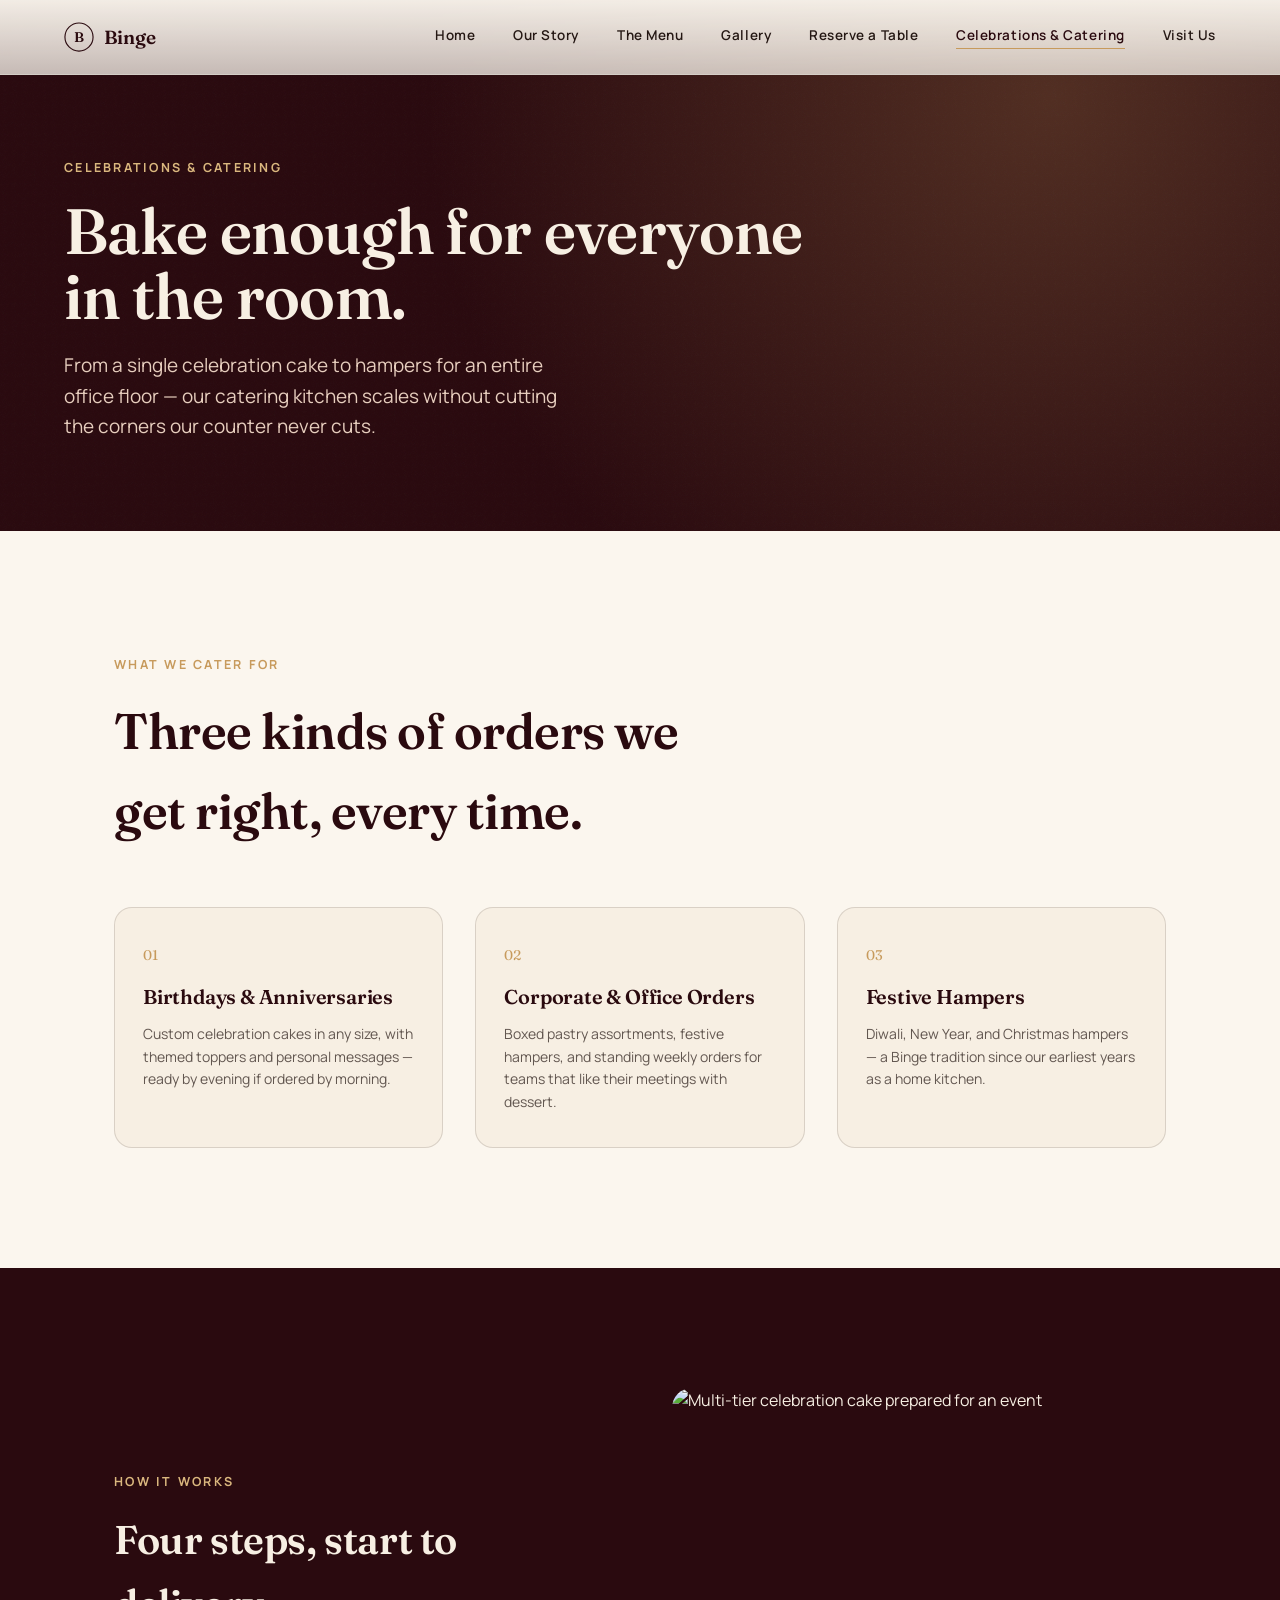
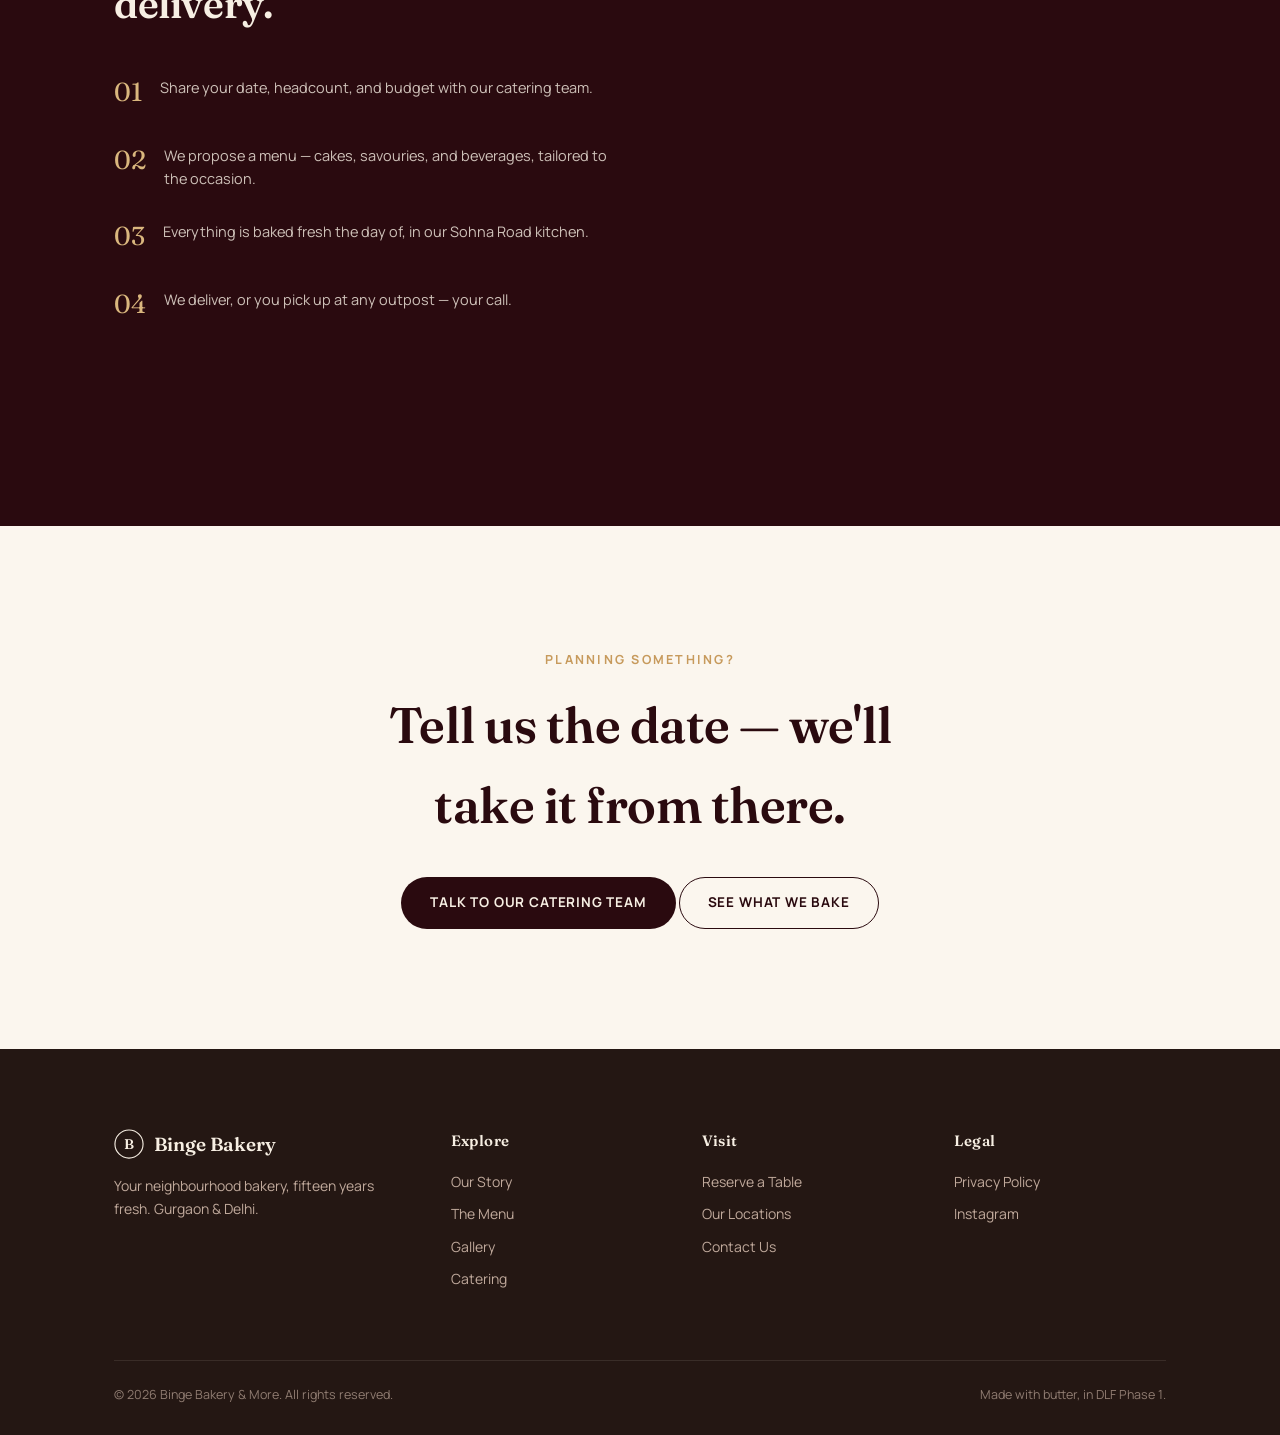
==== catering.html @ 136eaf89 "Add files via upload" ====
<!DOCTYPE html>
<html lang="en">
<head>
<meta charset="UTF-8">
<meta name="viewport" content="width=device-width, initial-scale=1.0">
<title>Celebrations &amp; Catering — Binge Bakery</title>
<meta name="description" content="Corporate hampers, office parties, and celebration cakes made in bulk — Binge Bakery's catering arm across Gurgaon and Delhi.">
<link href="https://fonts.googleapis.com/css2?family=Fraunces:ital,opsz,wght@0,9..144,400;0,9..144,500;0,9..144,600;0,9..144,700;1,9..144,500&family=Manrope:wght@400;500;600;700;800&display=swap" rel="stylesheet">
<link rel="stylesheet" href="style.css">
</head>
<body>

<div id="loader">
  <svg viewBox="0 0 120 120" fill="none">
    <g class="bean bean--left"><path d="M60 20c-14 0-24 12-24 26 0 16 12 30 24 34 -8-8-12-20-12-32 0-12 6-22 12-28z" fill="#C79A5C"/></g>
    <g class="bean bean--right"><path d="M60 20c14 0 24 12 24 26 0 16-12 30-24 34 8-8 12-20 12-32 0-12-6-22-12-28z" fill="#E7CEBE"/></g>
    <path class="bean-crack" d="M60 30 L60 90" stroke="#F7EFE3" stroke-width="2"/>
  </svg>
  <span class="loader-word">Fresh from the oven</span>
</div>

<header class="site-nav">
  <a href="index.html" class="logo-mark">
    <svg viewBox="0 0 32 32"><circle cx="16" cy="16" r="15" stroke="currentColor" stroke-width="1.2" fill="none"/><text x="16" y="21" text-anchor="middle" font-family="Fraunces, serif" font-size="15" fill="currentColor">B</text></svg>
    Binge
  </a>
  <button class="nav-toggle" aria-label="Toggle menu"><span></span><span></span><span></span></button>
  <nav class="primary-links">
    <a href="index.html">Home</a>
    <a href="our-story.html">Our Story</a>
    <a href="menu.html">The Menu</a>
    <a href="gallery.html">Gallery</a>
    <a href="reservations.html">Reserve a Table</a>
    <a href="catering.html" class="active">Celebrations &amp; Catering</a>
    <a href="visit-us.html">Visit Us</a>
  </nav>
</header>

<main>
  <section class="hero" style="min-height:52vh;">
    <div class="hero-grain"></div>
    <div class="hero-inner reveal">
      <span class="eyebrow" style="color:var(--brass-soft);">Celebrations &amp; Catering</span>
      <h1 style="font-size:clamp(38px,6vw,64px);">Bake enough for everyone in the room.</h1>
      <p class="lede">From a single celebration cake to hampers for an entire office floor — our catering kitchen scales without cutting the corners our counter never cuts.</p>
    </div>
  </section>

  <section class="wrap">
    <div class="section-head reveal">
      <span class="eyebrow">What we cater for</span>
      <h2>Three kinds of orders we get right, every time.</h2>
    </div>
    <div class="grid-3">
      <div class="card reveal">
        <span class="num">01</span>
        <h3 style="font-size:20px; margin-top:14px;">Birthdays &amp; Anniversaries</h3>
        <p style="opacity:.7; font-size:14px; margin-top:10px;">Custom celebration cakes in any size, with themed toppers and personal messages — ready by evening if ordered by morning.</p>
      </div>
      <div class="card reveal">
        <span class="num">02</span>
        <h3 style="font-size:20px; margin-top:14px;">Corporate &amp; Office Orders</h3>
        <p style="opacity:.7; font-size:14px; margin-top:10px;">Boxed pastry assortments, festive hampers, and standing weekly orders for teams that like their meetings with dessert.</p>
      </div>
      <div class="card reveal">
        <span class="num">03</span>
        <h3 style="font-size:20px; margin-top:14px;">Festive Hampers</h3>
        <p style="opacity:.7; font-size:14px; margin-top:10px;">Diwali, New Year, and Christmas hampers — a Binge tradition since our earliest years as a home kitchen.</p>
      </div>
    </div>
  </section>

  <section style="background:var(--wine-deep); color:var(--ivory);">
    <div class="wrap grid-2">
      <div class="reveal">
        <span class="eyebrow" style="color:var(--brass-soft);">How it works</span>
        <h2 style="color:var(--ivory); font-size:clamp(28px,3.6vw,40px); margin-top:14px;">Four steps, start to delivery.</h2>
        <div class="steps" style="margin-top:36px; grid-template-columns:1fr;">
          <div class="step" style="display:flex; gap:18px; align-items:flex-start;">
            <span class="step-index" style="color:var(--brass-soft); font-size:26px;">01</span>
            <p style="opacity:.8; font-size:14.5px; padding-top:4px;">Share your date, headcount, and budget with our catering team.</p>
          </div>
          <div class="step" style="display:flex; gap:18px; align-items:flex-start;">
            <span class="step-index" style="color:var(--brass-soft); font-size:26px;">02</span>
            <p style="opacity:.8; font-size:14.5px; padding-top:4px;">We propose a menu — cakes, savouries, and beverages, tailored to the occasion.</p>
          </div>
          <div class="step" style="display:flex; gap:18px; align-items:flex-start;">
            <span class="step-index" style="color:var(--brass-soft); font-size:26px;">03</span>
            <p style="opacity:.8; font-size:14.5px; padding-top:4px;">Everything is baked fresh the day of, in our Sohna Road kitchen.</p>
          </div>
          <div class="step" style="display:flex; gap:18px; align-items:flex-start;">
            <span class="step-index" style="color:var(--brass-soft); font-size:26px;">04</span>
            <p style="opacity:.8; font-size:14.5px; padding-top:4px;">We deliver, or you pick up at any outpost — your call.</p>
          </div>
        </div>
      </div>
      <div class="frame reveal" style="aspect-ratio:4/5;">
        <img src="https://images.unsplash.com/photo-1464195244916-405fa0a82545?w=900&q=80" alt="Multi-tier celebration cake prepared for an event">
      </div>
    </div>
  </section>

  <section class="wrap" style="text-align:center;">
    <div class="section-head reveal" style="margin:0 auto 32px; max-width:600px;">
      <span class="eyebrow">Planning something?</span>
      <h2>Tell us the date — we'll take it from there.</h2>
    </div>
    <div class="hero-actions reveal" style="justify-content:center;">
      <a href="visit-us.html#contact" class="btn btn--primary">Talk to Our Catering Team</a>
      <a href="menu.html" class="btn btn--outline">See What We Bake</a>
    </div>
  </section>
</main>

<footer>
  <div class="wrap">
    <div class="footer-grid">
      <div class="fcol">
        <div class="logo-mark" style="color:var(--ivory); margin-bottom:16px;">
          <svg viewBox="0 0 32 32"><circle cx="16" cy="16" r="15" stroke="currentColor" stroke-width="1.2" fill="none"/><text x="16" y="21" text-anchor="middle" font-family="Fraunces, serif" font-size="15" fill="currentColor">B</text></svg>
          Binge Bakery
        </div>
        <p>Your neighbourhood bakery, fifteen years fresh. Gurgaon &amp; Delhi.</p>
      </div>
      <div class="fcol">
        <h4>Explore</h4>
        <a href="our-story.html">Our Story</a>
        <a href="menu.html">The Menu</a>
        <a href="gallery.html">Gallery</a>
        <a href="catering.html">Catering</a>
      </div>
      <div class="fcol">
        <h4>Visit</h4>
        <a href="reservations.html">Reserve a Table</a>
        <a href="visit-us.html">Our Locations</a>
        <a href="visit-us.html#contact">Contact Us</a>
      </div>
      <div class="fcol">
        <h4>Legal</h4>
        <a href="privacy-policy.html">Privacy Policy</a>
        <a href="https://www.instagram.com/bingebakery/">Instagram</a>
      </div>
    </div>
    <div class="footer-base">
      <span>© <span class="year"></span> Binge Bakery &amp; More. All rights reserved.</span>
      <span>Made with butter, in DLF Phase 1.</span>
    </div>
  </div>
</footer>

<script src="main.js"></script>
</body>
</html>
---- style.css ----
/* ============================================================
   BINGE BAKERY — shared stylesheet
   Palette: wine / ivory / brass / blush / espresso
   Type: Fraunces (display) + Manrope (body & utility)
   ============================================================ */

:root{
  --wine:        #3D0E14;
  --wine-deep:   #2A0A0F;
  --espresso:    #241713;
  --ivory:       #F7EFE3;
  --cream:       #FBF6EE;
  --brass:       #C79A5C;
  --brass-soft:  #DAB77E;
  --blush:       #E7CEBE;
  --line:        rgba(36,23,19,0.14);
  --line-on-dark:rgba(247,239,227,0.18);

  --font-display: "Fraunces", "Georgia", serif;
  --font-body:    "Manrope", "Helvetica Neue", Arial, sans-serif;

  --container: 1180px;
  --gutter: clamp(20px, 5vw, 64px);

  --ease: cubic-bezier(.4,0,.2,1);
}

*,*::before,*::after{ box-sizing:border-box; }
html{ scroll-behavior:smooth; }
body{
  margin:0;
  background:var(--cream);
  color:var(--espresso);
  font-family:var(--font-body);
  font-size:16px;
  line-height:1.6;
  -webkit-font-smoothing:antialiased;
  overflow-x:hidden;
}
img{ max-width:100%; display:block; }
a{ color:inherit; text-decoration:none; }
h1,h2,h3,h4{
  font-family:var(--font-display);
  font-weight:600;
  margin:0;
  color:var(--wine-deep);
  letter-spacing:-0.01em;
}
p{ margin:0; }
ul{ margin:0; padding:0; list-style:none; }
button{ font-family:inherit; cursor:pointer; }
:focus-visible{ outline:2px solid var(--brass); outline-offset:3px; }

@media (prefers-reduced-motion: reduce){
  *{ animation-duration:0.001ms !important; animation-iteration-count:1 !important; transition-duration:0.001ms !important; scroll-behavior:auto !important; }
}

.wrap{ max-width:var(--container); margin:0 auto; padding-left:var(--gutter); padding-right:var(--gutter); }
.eyebrow{
  font-family:var(--font-body);
  font-size:12.5px;
  font-weight:700;
  letter-spacing:0.18em;
  text-transform:uppercase;
  color:var(--brass);
}

/* ---------------- Loader ---------------- */
#loader{
  position:fixed; inset:0; z-index:9999;
  background:var(--wine-deep);
  display:flex; align-items:center; justify-content:center;
  transition:opacity .5s var(--ease), visibility .5s var(--ease);
}
#loader.done{ opacity:0; visibility:hidden; pointer-events:none; }
#loader svg{ width:120px; height:120px; }
.bean{ transform-origin:60px 60px; }
.bean--left{ animation:beanSpinLeft 1.1s var(--ease) forwards; }
.bean--right{ animation:beanSpinRight 1.1s var(--ease) forwards; }
.bean-crack{ stroke-dasharray:60; stroke-dashoffset:60; animation:drawCrack .5s var(--ease) 1.0s forwards; }
.loader-word{
  position:absolute; bottom:-46px; left:50%; transform:translateX(-50%);
  font-family:var(--font-body); font-size:11px; letter-spacing:.3em; text-transform:uppercase;
  color:var(--ivory); opacity:.75; white-space:nowrap;
}
@keyframes beanSpinLeft{
  0%{ transform:translate(-18px,0) rotate(-25deg) scale(1); opacity:1; }
  70%{ transform:translate(-3px,0) rotate(160deg) scale(1.02); }
  100%{ transform:translate(0,0) rotate(180deg) scale(1); }
}
@keyframes beanSpinRight{
  0%{ transform:translate(18px,0) rotate(25deg) scale(1); opacity:1; }
  70%{ transform:translate(3px,0) rotate(-160deg) scale(1.02); }
  100%{ transform:translate(0,0) rotate(-180deg) scale(1); }
}
@keyframes drawCrack{ to{ stroke-dashoffset:0; } }

/* ---------------- Nav ---------------- */
header.site-nav{
  position:fixed; top:0; left:0; right:0; z-index:500;
  display:flex; align-items:center; justify-content:space-between;
  padding:22px var(--gutter);
  background:linear-gradient(to bottom, rgba(251,246,238,0.96), rgba(251,246,238,0.75));
  backdrop-filter:blur(6px);
  border-bottom:1px solid var(--line);
}
.logo-mark{
  display:flex; align-items:center; gap:10px;
  font-family:var(--font-display); font-weight:600; font-size:19px; color:var(--wine-deep);
}
.logo-mark svg{ width:30px; height:30px; }
nav.primary-links{ display:flex; gap:clamp(18px,3vw,38px); }
nav.primary-links a{
  font-size:13.5px; font-weight:600; letter-spacing:.04em;
  color:var(--espresso); position:relative; padding-bottom:3px;
}
nav.primary-links a::after{
  content:""; position:absolute; left:0; bottom:0; width:0; height:1px; background:var(--brass);
  transition:width .3s var(--ease);
}
nav.primary-links a:hover::after, nav.primary-links a.active::after{ width:100%; }
nav.primary-links a.active{ color:var(--wine-deep); }

.nav-toggle{
  display:none; flex-direction:column; gap:5px; background:none; border:none; padding:6px;
}
.nav-toggle span{ width:22px; height:2px; background:var(--wine-deep); border-radius:2px; }

@media (max-width: 880px){
  nav.primary-links{
    position:fixed; inset:0; background:var(--wine-deep); flex-direction:column;
    align-items:flex-start; justify-content:center; gap:22px; padding:0 40px;
    transform:translateY(-100%); transition:transform .5s var(--ease);
  }
  nav.primary-links.open{ transform:translateY(0); }
  nav.primary-links a{ color:var(--ivory); font-size:22px; font-family:var(--font-display); }
  nav.primary-links a::after{ background:var(--brass-soft); }
  .nav-toggle{ display:flex; z-index:600; }
  .nav-toggle.is-open span:nth-child(1){ transform:translateY(7px) rotate(45deg); }
  .nav-toggle.is-open span:nth-child(2){ opacity:0; }
  .nav-toggle.is-open span:nth-child(3){ transform:translateY(-7px) rotate(-45deg); }
}

/* ---------------- Buttons ---------------- */
.btn{
  display:inline-flex; align-items:center; gap:10px;
  padding:14px 28px; font-size:13.5px; font-weight:700; letter-spacing:.06em; text-transform:uppercase;
  border-radius:999px; transition:all .3s var(--ease); border:1px solid transparent;
}
.btn--primary{ background:var(--wine-deep); color:var(--ivory); }
.btn--primary:hover{ background:var(--wine); transform:translateY(-2px); box-shadow:0 10px 24px rgba(42,10,15,.25); }
.btn--outline{ border-color:var(--wine-deep); color:var(--wine-deep); }
.btn--outline:hover{ background:var(--wine-deep); color:var(--ivory); }
.btn--gold{ background:var(--brass); color:var(--wine-deep); }
.btn--gold:hover{ background:var(--brass-soft); transform:translateY(-2px); }

/* ---------------- Hero ---------------- */
.hero{
  min-height:92vh; display:flex; align-items:flex-end;
  padding:calc(var(--gutter) + 90px) var(--gutter) 90px;
  position:relative; background:var(--wine-deep); color:var(--ivory); overflow:hidden;
}
.hero::before{
  content:""; position:absolute; inset:0;
  background:radial-gradient(circle at 82% 18%, rgba(199,154,92,.25), transparent 55%);
}
.hero-grain{ position:absolute; inset:0; opacity:.05; background-image:url("data:image/svg+xml,%3Csvg xmlns='http://www.w3.org/2000/svg' width='120' height='120'%3E%3Cfilter id='n'%3E%3CfeTurbulence baseFrequency='0.9' /%3E%3C/filter%3E%3Crect width='100%25' height='100%25' filter='url(%23n)'/%3E%3C/svg%3E"); }
.hero-inner{ position:relative; max-width:760px; }
.hero h1{ color:var(--ivory); font-size:clamp(42px,7vw,84px); line-height:1.02; margin-top:18px; }
.hero p.lede{ font-size:clamp(16px,2vw,19px); max-width:520px; margin-top:22px; color:var(--blush); }
.hero .hero-actions{ display:flex; gap:16px; margin-top:38px; flex-wrap:wrap; }

/* ---------------- Sections ---------------- */
section{ padding:120px 0; }
.section-head{ max-width:640px; margin-bottom:56px; }
.section-head h2{ font-size:clamp(30px,4.2vw,50px); margin-top:14px; }
.divider-bean{ width:38px; height:auto; opacity:.7; margin:64px auto; display:block; }

.grid-2{ display:grid; grid-template-columns:1fr 1fr; gap:64px; align-items:center; }
.grid-3{ display:grid; grid-template-columns:repeat(3,1fr); gap:32px; }
.grid-4{ display:grid; grid-template-columns:repeat(4,1fr); gap:24px; }
@media (max-width:900px){
  .grid-2{ grid-template-columns:1fr; gap:36px; }
  .grid-3{ grid-template-columns:1fr 1fr; }
  .grid-4{ grid-template-columns:1fr 1fr; }
}
@media (max-width:560px){
  .grid-3{ grid-template-columns:1fr; }
  section{ padding:80px 0; }
}

/* cards */
.card{
  background:var(--ivory); border:1px solid var(--line); border-radius:18px; padding:34px 28px;
  transition:transform .35s var(--ease), box-shadow .35s var(--ease);
}
.card:hover{ transform:translateY(-6px); box-shadow:0 20px 40px rgba(36,23,19,.08); }
.card .num{ font-family:var(--font-display); font-size:14px; color:var(--brass); }

.tag{
  display:inline-block; padding:6px 14px; border:1px solid var(--line); border-radius:999px;
  font-size:12px; letter-spacing:.05em; text-transform:uppercase; font-weight:700; color:var(--wine);
}

/* image frames */
.frame{ border-radius:20px; overflow:hidden; position:relative; }
.frame img{ width:100%; height:100%; object-fit:cover; transition:transform .6s var(--ease); }
.frame:hover img{ transform:scale(1.04); }

/* ---------------- Menu specific ---------------- */
.menu-category{ margin-bottom:70px; }
.menu-category h3{ font-size:28px; margin-bottom:8px; }
.menu-category .cat-note{ color:var(--espresso); opacity:.65; font-size:14.5px; margin-bottom:28px; max-width:520px; }
.menu-item{
  display:flex; justify-content:space-between; gap:20px; padding:18px 0;
  border-bottom:1px dashed var(--line);
}
.menu-item .mi-name{ font-family:var(--font-display); font-size:19px; color:var(--wine-deep); }
.menu-item .mi-desc{ font-size:14px; opacity:.7; margin-top:5px; max-width:440px; }
.menu-item .mi-price{ font-weight:700; color:var(--brass); white-space:nowrap; font-family:var(--font-display); font-size:18px; }

/* ---------------- Gallery ---------------- */
.masonry{ column-count:3; column-gap:20px; }
.masonry .frame{ margin-bottom:20px; break-inside:avoid; }
@media(max-width:900px){ .masonry{ column-count:2; } }
@media(max-width:560px){ .masonry{ column-count:1; } }

/* ---------------- Steps (legit sequence use) ---------------- */
.steps{ display:grid; grid-template-columns:repeat(4,1fr); gap:26px; }
@media(max-width:900px){ .steps{ grid-template-columns:1fr 1fr; } }
@media(max-width:560px){ .steps{ grid-template-columns:1fr; } }
.step .step-index{ font-family:var(--font-display); font-size:38px; color:var(--brass-soft); }

/* ---------------- Forms ---------------- */
.form-panel{ background:var(--wine-deep); border-radius:24px; padding:52px; color:var(--ivory); }
.field{ margin-bottom:22px; }
.field label{ display:block; font-size:12.5px; letter-spacing:.08em; text-transform:uppercase; margin-bottom:8px; color:var(--brass-soft); }
.field input, .field select, .field textarea{
  width:100%; background:transparent; border:none; border-bottom:1px solid var(--line-on-dark);
  color:var(--ivory); font-family:var(--font-body); font-size:16px; padding:10px 2px; resize:vertical;
}
.field input::placeholder, .field textarea::placeholder{ color:rgba(247,239,227,.4); }
.field input:focus, .field select:focus, .field textarea:focus{ outline:none; border-color:var(--brass); }
.field-row{ display:grid; grid-template-columns:1fr 1fr; gap:24px; }
@media(max-width:600px){ .field-row{ grid-template-columns:1fr; } }
.form-note{ font-size:13px; opacity:.6; margin-top:18px; }

/* ---------------- Footer ---------------- */
footer{ background:var(--espresso); color:var(--blush); padding:80px 0 30px; }
.footer-grid{ display:grid; grid-template-columns:1.4fr 1fr 1fr 1fr; gap:40px; margin-bottom:60px; }
@media(max-width:800px){ .footer-grid{ grid-template-columns:1fr 1fr; } }
footer h4{ color:var(--ivory); font-size:15px; margin-bottom:18px; letter-spacing:.03em; }
footer .fcol a, footer .fcol p{ display:block; font-size:14px; color:var(--blush); opacity:.8; margin-bottom:10px; }
footer .fcol a:hover{ opacity:1; color:var(--brass-soft); }
.footer-base{
  border-top:1px solid var(--line-on-dark); padding-top:24px; display:flex; justify-content:space-between;
  flex-wrap:wrap; gap:12px; font-size:12.5px; opacity:.55;
}

/* ---------------- Reveal on scroll ---------------- */
.reveal{ opacity:0; transform:translateY(26px); transition:opacity .8s var(--ease), transform .8s var(--ease); }
.reveal.in{ opacity:1; transform:translateY(0); }

/* ---------------- Misc ---------------- */
.stat-row{ display:flex; gap:56px; flex-wrap:wrap; }
.stat b{ display:block; font-family:var(--font-display); font-size:44px; color:var(--wine-deep); }
.stat span{ font-size:13px; letter-spacing:.04em; text-transform:uppercase; opacity:.6; }

.legal h2{ font-size:26px; margin-top:44px; }
.legal p, .legal li{ font-size:15px; opacity:.82; margin-top:12px; max-width:760px; }
.legal li{ padding-left:20px; position:relative; }
.legal li::before{ content:"—"; position:absolute; left:0; color:var(--brass); }
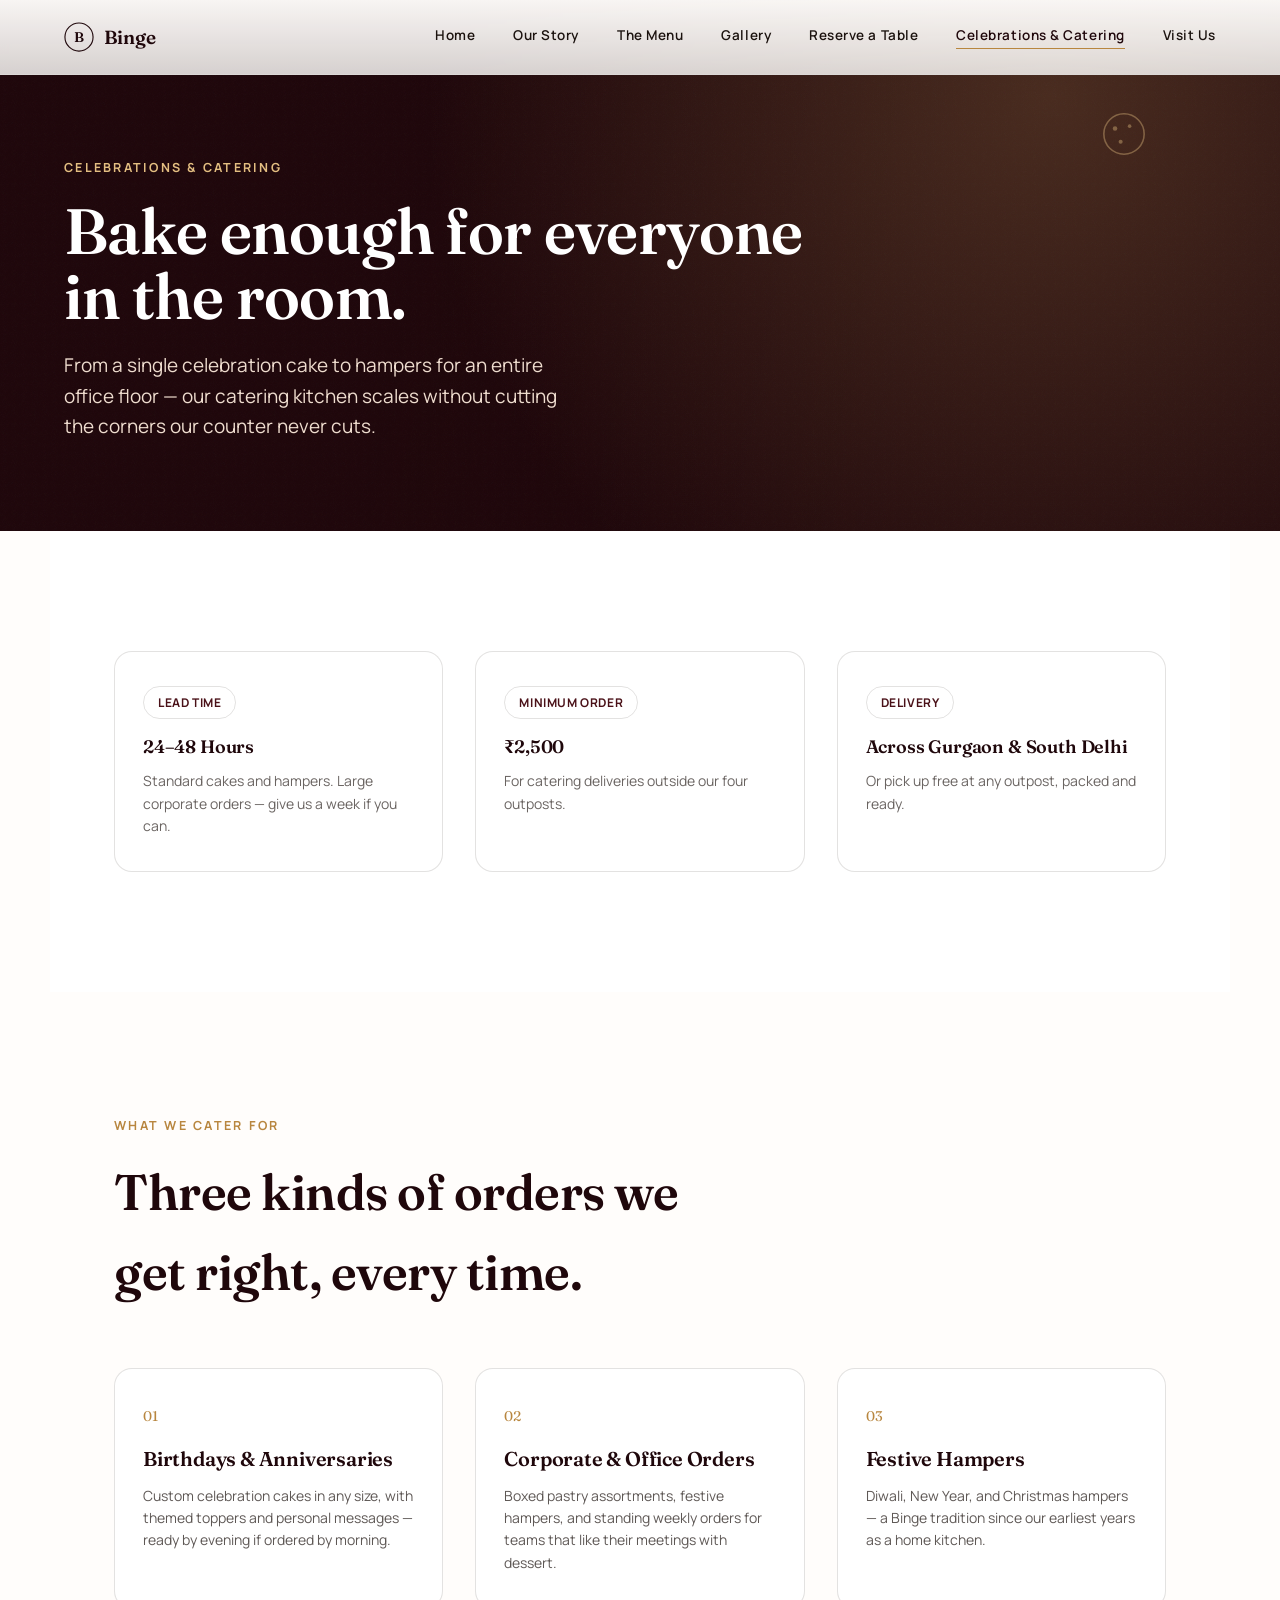
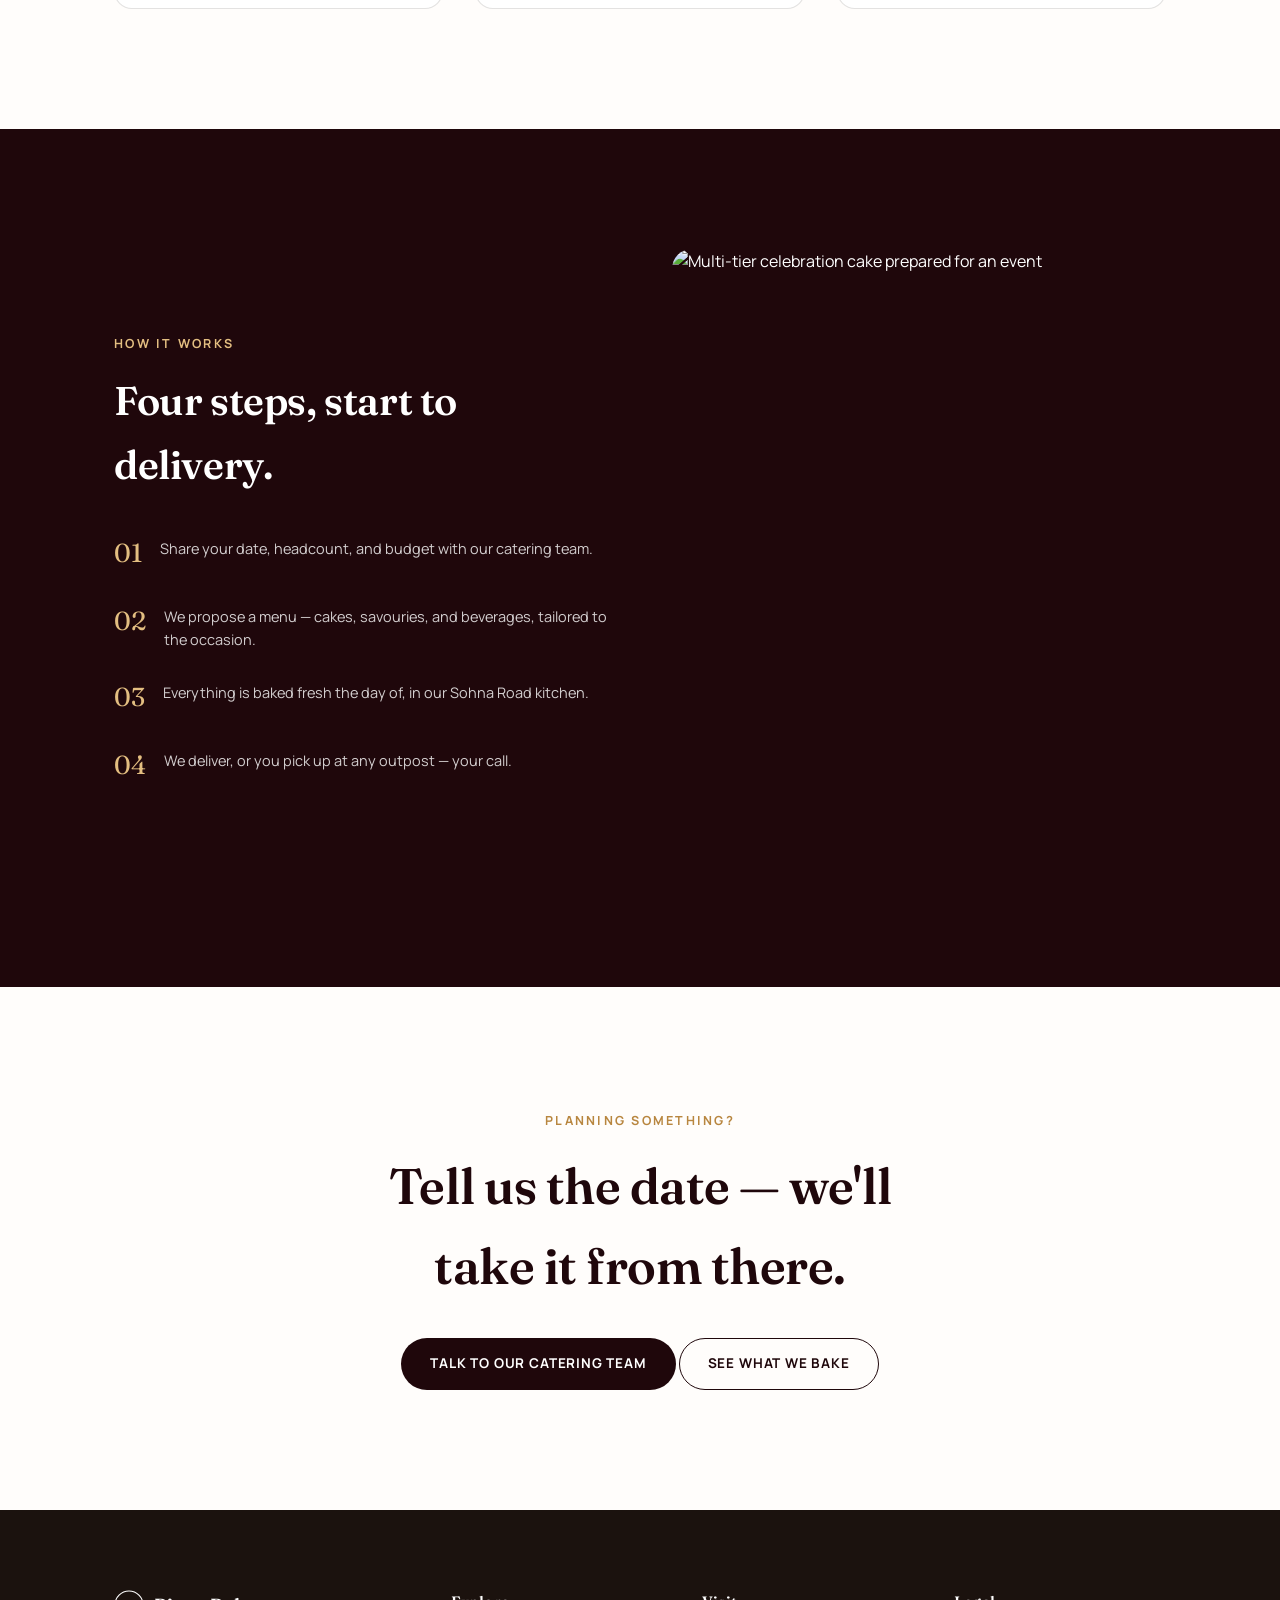
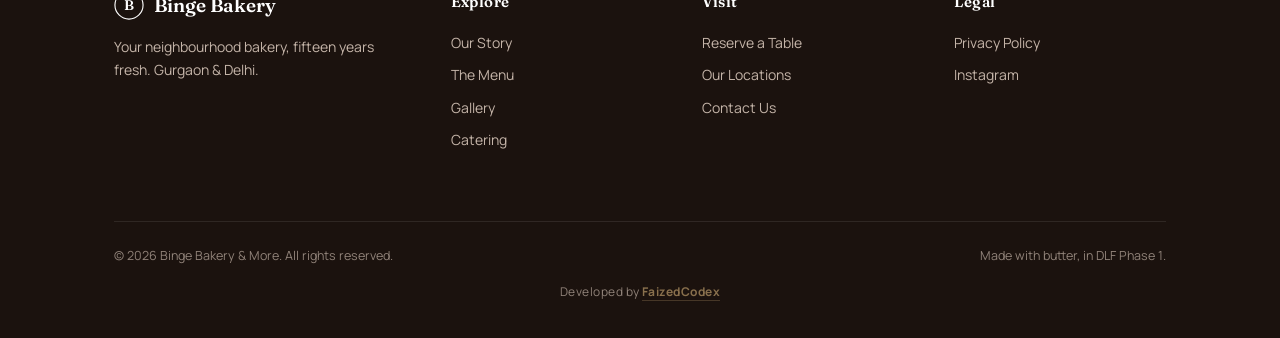
==== commit a07e6621: "Add files via upload" ====
--- a/catering.html
+++ b/catering.html
@@ -5,17 +5,21 @@
 <meta name="viewport" content="width=device-width, initial-scale=1.0">
 <title>Celebrations &amp; Catering — Binge Bakery</title>
 <meta name="description" content="Corporate hampers, office parties, and celebration cakes made in bulk — Binge Bakery's catering arm across Gurgaon and Delhi.">
-<link href="https://fonts.googleapis.com/css2?family=Fraunces:ital,opsz,wght@0,9..144,400;0,9..144,500;0,9..144,600;0,9..144,700;1,9..144,500&family=Manrope:wght@400;500;600;700;800&display=swap" rel="stylesheet">
+<link href="https://fonts.googleapis.com/css2?family=Fraunces:ital,opsz,wght@0,9..144,400;0,9..144,500;0,9..144,600;0,9..144,700;0,9..144,900;1,9..144,500&family=Cormorant+Garamond:ital,wght@1,500;1,600&family=Manrope:wght@400;500;600;700;800&display=swap" rel="stylesheet">
 <link rel="stylesheet" href="style.css">
 </head>
 <body>
 
 <div id="loader">
-  <svg viewBox="0 0 120 120" fill="none">
-    <g class="bean bean--left"><path d="M60 20c-14 0-24 12-24 26 0 16 12 30 24 34 -8-8-12-20-12-32 0-12 6-22 12-28z" fill="#C79A5C"/></g>
-    <g class="bean bean--right"><path d="M60 20c14 0 24 12 24 26 0 16-12 30-24 34 8-8 12-20 12-32 0-12-6-22-12-28z" fill="#E7CEBE"/></g>
-    <path class="bean-crack" d="M60 30 L60 90" stroke="#F7EFE3" stroke-width="2"/>
-  </svg>
+  <div class="loader-stage">
+    <svg viewBox="0 0 120 120" fill="none">
+      <g class="bean bean--left"><path d="M60 20c-14 0-24 12-24 26 0 16 12 30 24 34 -8-8-12-20-12-32 0-12 6-22 12-28z" fill="#C79A5C"/></g>
+      <g class="bean bean--right"><path d="M60 20c14 0 24 12 24 26 0 16-12 30-24 34 8-8 12-20 12-32 0-12-6-22-12-28z" fill="#E7CEBE"/></g>
+    </svg>
+    <svg class="loader-glyph" viewBox="0 0 120 120" fill="none">
+      <text x="60" y="86" text-anchor="middle" font-family="Fraunces, serif" font-weight="700" font-size="74" fill="#F7EFE3">B</text>
+    </svg>
+  </div>
   <span class="loader-word">Fresh from the oven</span>
 </div>
 
@@ -37,12 +41,33 @@
 </header>
 
 <main>
-  <section class="hero" style="min-height:52vh;">
+  <section class="hero" style="min-height:52vh; background-image:linear-gradient(100deg, rgba(31,7,11,.94) 32%, rgba(31,7,11,.55) 72%), url('https://images.unsplash.com/photo-1464195244916-405fa0a82545?w=1600&q=80'); background-size:cover; background-position:center;">
     <div class="hero-grain"></div>
+    <svg class="doodle doodle--float" viewBox="0 0 50 50" style="width:56px; top:20%; right:10%; opacity:.4;"><circle cx="25" cy="25" r="18" fill="none" stroke="#E3BE81" stroke-width="1.4"/><circle cx="17" cy="20" r="2" fill="#E3BE81"/><circle cx="30" cy="18" r="1.6" fill="#E3BE81"/><circle cx="22" cy="32" r="1.8" fill="#E3BE81"/></svg>
     <div class="hero-inner reveal">
       <span class="eyebrow" style="color:var(--brass-soft);">Celebrations &amp; Catering</span>
       <h1 style="font-size:clamp(38px,6vw,64px);">Bake enough for everyone in the room.</h1>
       <p class="lede">From a single celebration cake to hampers for an entire office floor — our catering kitchen scales without cutting the corners our counter never cuts.</p>
+    </div>
+  </section>
+
+  <section class="wrap bg-white">
+    <div class="grid-3">
+      <div class="card reveal">
+        <span class="tag">Lead Time</span>
+        <h3 style="font-size:18px; margin-top:14px;">24–48 Hours</h3>
+        <p style="opacity:.65; font-size:14px; margin-top:8px;">Standard cakes and hampers. Large corporate orders — give us a week if you can.</p>
+      </div>
+      <div class="card reveal">
+        <span class="tag">Minimum Order</span>
+        <h3 style="font-size:18px; margin-top:14px;">₹2,500</h3>
+        <p style="opacity:.65; font-size:14px; margin-top:8px;">For catering deliveries outside our four outposts.</p>
+      </div>
+      <div class="card reveal">
+        <span class="tag">Delivery</span>
+        <h3 style="font-size:18px; margin-top:14px;">Across Gurgaon &amp; South Delhi</h3>
+        <p style="opacity:.65; font-size:14px; margin-top:8px;">Or pick up free at any outpost, packed and ready.</p>
+      </div>
     </div>
   </section>
 
@@ -146,6 +171,7 @@
       <span>Made with butter, in DLF Phase 1.</span>
     </div>
   </div>
+  <div class="dev-credit">Developed by <a href="https://www.faizedcodex.com" target="_blank" rel="noopener">FaizedCodex</a></div>
 </footer>
 
 <script src="main.js"></script>
--- a/style.css
+++ b/style.css
@@ -5,19 +5,22 @@
    ============================================================ */
 
 :root{
-  --wine:        #3D0E14;
-  --wine-deep:   #2A0A0F;
-  --espresso:    #241713;
-  --ivory:       #F7EFE3;
-  --cream:       #FBF6EE;
-  --brass:       #C79A5C;
-  --brass-soft:  #DAB77E;
-  --blush:       #E7CEBE;
-  --line:        rgba(36,23,19,0.14);
-  --line-on-dark:rgba(247,239,227,0.18);
+  --wine:        #4A1118;
+  --wine-deep:   #1F070B;
+  --espresso:    #1B120E;
+  --espresso-70: rgba(27,18,14,0.72);
+  --ivory:       #FFFFFF;
+  --cream:       #FFFDFB;
+  --paper:       #FBF8F4;
+  --brass:       #B8863F;
+  --brass-soft:  #E3BE81;
+  --blush:       #EFDDCF;
+  --line:        rgba(27,18,14,0.12);
+  --line-on-dark:rgba(255,255,255,0.16);
 
   --font-display: "Fraunces", "Georgia", serif;
   --font-body:    "Manrope", "Helvetica Neue", Arial, sans-serif;
+  --font-script:  "Cormorant Garamond", "Georgia", serif;
 
   --container: 1180px;
   --gutter: clamp(20px, 5vw, 64px);
@@ -73,11 +76,15 @@
   transition:opacity .5s var(--ease), visibility .5s var(--ease);
 }
 #loader.done{ opacity:0; visibility:hidden; pointer-events:none; }
-#loader svg{ width:120px; height:120px; }
-.bean{ transform-origin:60px 60px; }
-.bean--left{ animation:beanSpinLeft 1.1s var(--ease) forwards; }
-.bean--right{ animation:beanSpinRight 1.1s var(--ease) forwards; }
-.bean-crack{ stroke-dasharray:60; stroke-dashoffset:60; animation:drawCrack .5s var(--ease) 1.0s forwards; }
+#loader .loader-stage{ position:relative; width:120px; height:120px; }
+#loader svg{ width:120px; height:120px; position:absolute; inset:0; }
+.bean{ transform-origin:60px 60px; animation:beanFadeOut .4s var(--ease) 1.05s forwards; }
+.bean--left{ animation-name:beanSpinLeft, beanFadeOut; animation-duration:1.05s,.4s; animation-delay:0s,1.05s; animation-fill-mode:forwards; animation-timing-function:var(--ease); }
+.bean--right{ animation-name:beanSpinRight, beanFadeOut; animation-duration:1.05s,.4s; animation-delay:0s,1.05s; animation-fill-mode:forwards; animation-timing-function:var(--ease); }
+.loader-glyph{
+  opacity:0; transform:scale(.6);
+  animation:glyphIn .5s var(--ease) 1.1s forwards;
+}
 .loader-word{
   position:absolute; bottom:-46px; left:50%; transform:translateX(-50%);
   font-family:var(--font-body); font-size:11px; letter-spacing:.3em; text-transform:uppercase;
@@ -85,22 +92,23 @@
 }
 @keyframes beanSpinLeft{
   0%{ transform:translate(-18px,0) rotate(-25deg) scale(1); opacity:1; }
-  70%{ transform:translate(-3px,0) rotate(160deg) scale(1.02); }
-  100%{ transform:translate(0,0) rotate(180deg) scale(1); }
+  70%{ transform:translate(-3px,0) rotate(160deg) scale(1.05); }
+  100%{ transform:translate(0,0) rotate(180deg) scale(1.05); }
 }
 @keyframes beanSpinRight{
   0%{ transform:translate(18px,0) rotate(25deg) scale(1); opacity:1; }
-  70%{ transform:translate(3px,0) rotate(-160deg) scale(1.02); }
-  100%{ transform:translate(0,0) rotate(-180deg) scale(1); }
-}
-@keyframes drawCrack{ to{ stroke-dashoffset:0; } }
+  70%{ transform:translate(3px,0) rotate(-160deg) scale(1.05); }
+  100%{ transform:translate(0,0) rotate(-180deg) scale(1.05); }
+}
+@keyframes beanFadeOut{ to{ opacity:0; transform:scale(.6); } }
+@keyframes glyphIn{ to{ opacity:1; transform:scale(1); } }
 
 /* ---------------- Nav ---------------- */
 header.site-nav{
   position:fixed; top:0; left:0; right:0; z-index:500;
   display:flex; align-items:center; justify-content:space-between;
   padding:22px var(--gutter);
-  background:linear-gradient(to bottom, rgba(251,246,238,0.96), rgba(251,246,238,0.75));
+  background:linear-gradient(to bottom, rgba(255,253,251,0.97), rgba(255,253,251,0.82));
   backdrop-filter:blur(6px);
   border-bottom:1px solid var(--line);
 }
@@ -239,7 +247,7 @@
   width:100%; background:transparent; border:none; border-bottom:1px solid var(--line-on-dark);
   color:var(--ivory); font-family:var(--font-body); font-size:16px; padding:10px 2px; resize:vertical;
 }
-.field input::placeholder, .field textarea::placeholder{ color:rgba(247,239,227,.4); }
+.field input::placeholder, .field textarea::placeholder{ color:rgba(255,255,255,.35); }
 .field input:focus, .field select:focus, .field textarea:focus{ outline:none; border-color:var(--brass); }
 .field-row{ display:grid; grid-template-columns:1fr 1fr; gap:24px; }
 @media(max-width:600px){ .field-row{ grid-template-columns:1fr; } }
@@ -270,3 +278,32 @@
 .legal p, .legal li{ font-size:15px; opacity:.82; margin-top:12px; max-width:760px; }
 .legal li{ padding-left:20px; position:relative; }
 .legal li::before{ content:"—"; position:absolute; left:0; color:var(--brass); }
+
+/* ---------------- Decorative doodles (bean / croissant / cookie) ---------------- */
+.doodle{ position:absolute; opacity:.5; pointer-events:none; z-index:1; }
+.doodle--spin{ animation:doodleSpin 26s linear infinite; }
+.doodle--float{ animation:doodleFloat 6s ease-in-out infinite; }
+@keyframes doodleSpin{ from{ transform:rotate(0deg);} to{ transform:rotate(360deg);} }
+@keyframes doodleFloat{ 0%,100%{ transform:translateY(0);} 50%{ transform:translateY(-10px);} }
+
+/* section background helpers for rhythm / whitespace */
+.bg-paper{ background:var(--paper); }
+.bg-white{ background:var(--ivory); }
+
+/* pull quote / trivia callouts */
+.pull-quote{
+  font-family:var(--font-script); font-style:italic; font-size:clamp(22px,2.6vw,30px);
+  color:var(--wine-deep); line-height:1.4; border-left:2px solid var(--brass); padding-left:28px;
+}
+.trivia-box{
+  background:var(--wine-deep); color:var(--ivory); border-radius:20px; padding:36px 34px;
+  position:relative; overflow:hidden;
+}
+.trivia-box .eyebrow{ color:var(--brass-soft); }
+
+/* ---------------- Footer credit ---------------- */
+.dev-credit{
+  text-align:center; padding:16px 0 6px; font-size:12px; letter-spacing:.04em; opacity:.55;
+}
+.dev-credit a{ color:var(--brass-soft); font-weight:700; text-decoration:none; border-bottom:1px solid rgba(227,190,129,.4); transition:opacity .3s var(--ease); }
+.dev-credit a:hover{ opacity:.75; }
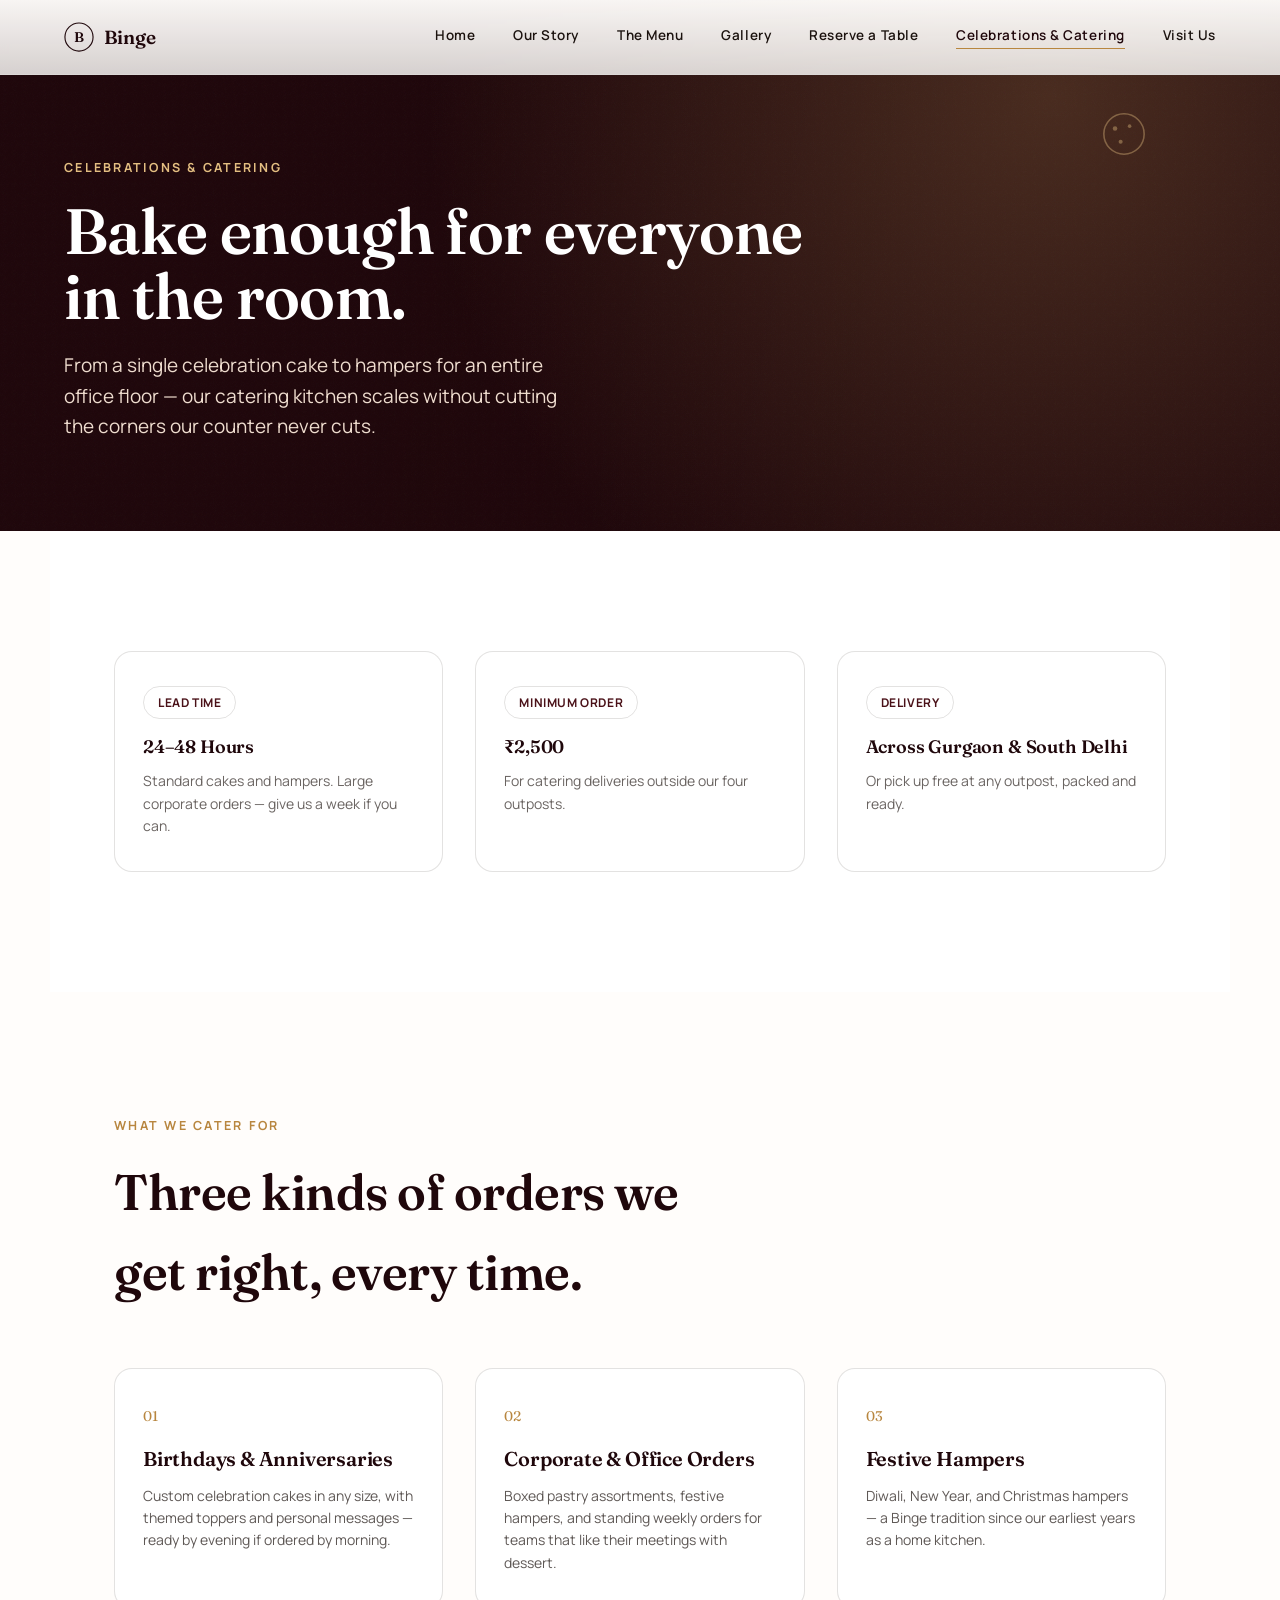
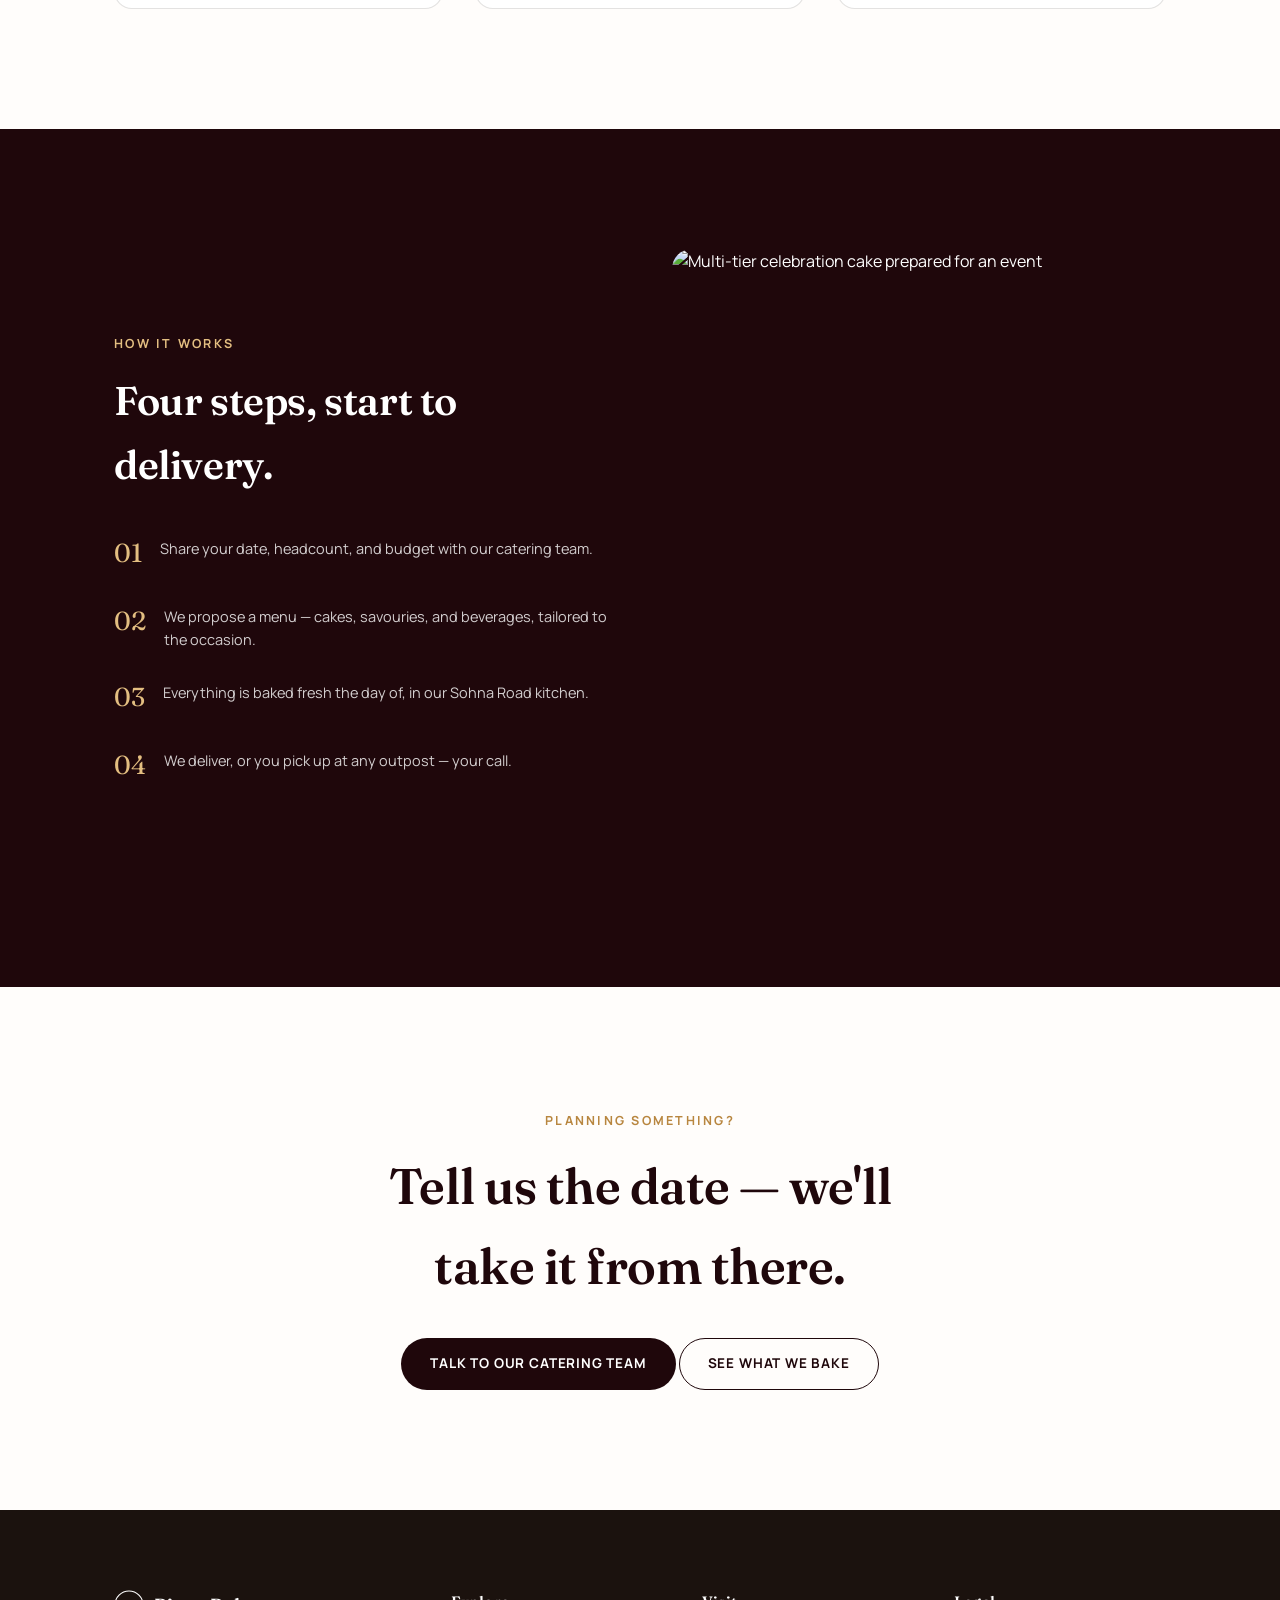
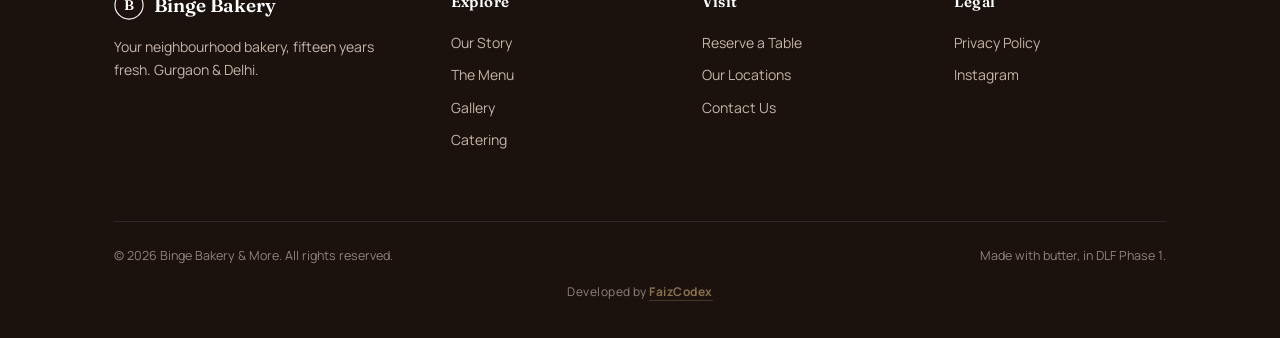
==== commit 257ff932: "Update catering.html" ====
--- a/catering.html
+++ b/catering.html
@@ -171,7 +171,7 @@
       <span>Made with butter, in DLF Phase 1.</span>
     </div>
   </div>
-  <div class="dev-credit">Developed by <a href="https://www.faizedcodex.com" target="_blank" rel="noopener">FaizedCodex</a></div>
+  <div class="dev-credit">Developed by <a href="https://www.faizcodex.com" target="_blank" rel="noopener">FaizCodex</a></div>
 </footer>
 
 <script src="main.js"></script>
